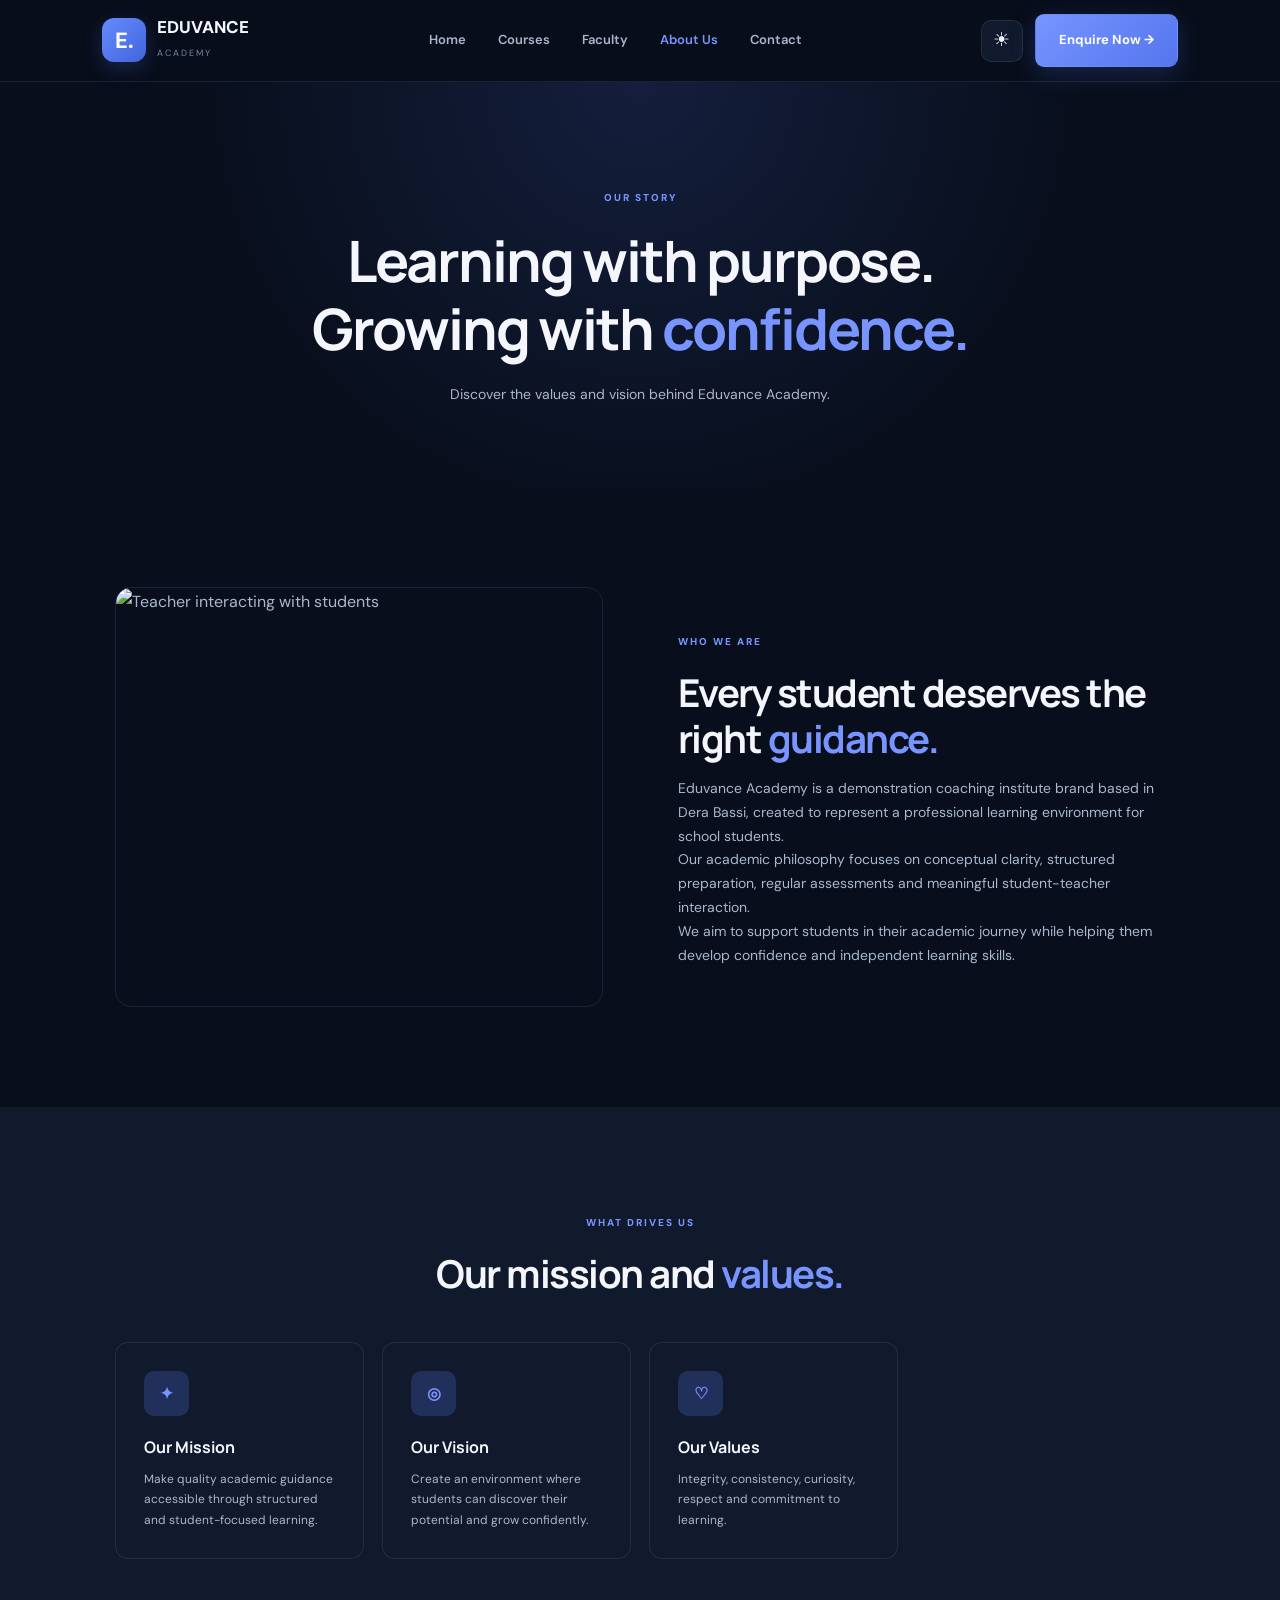
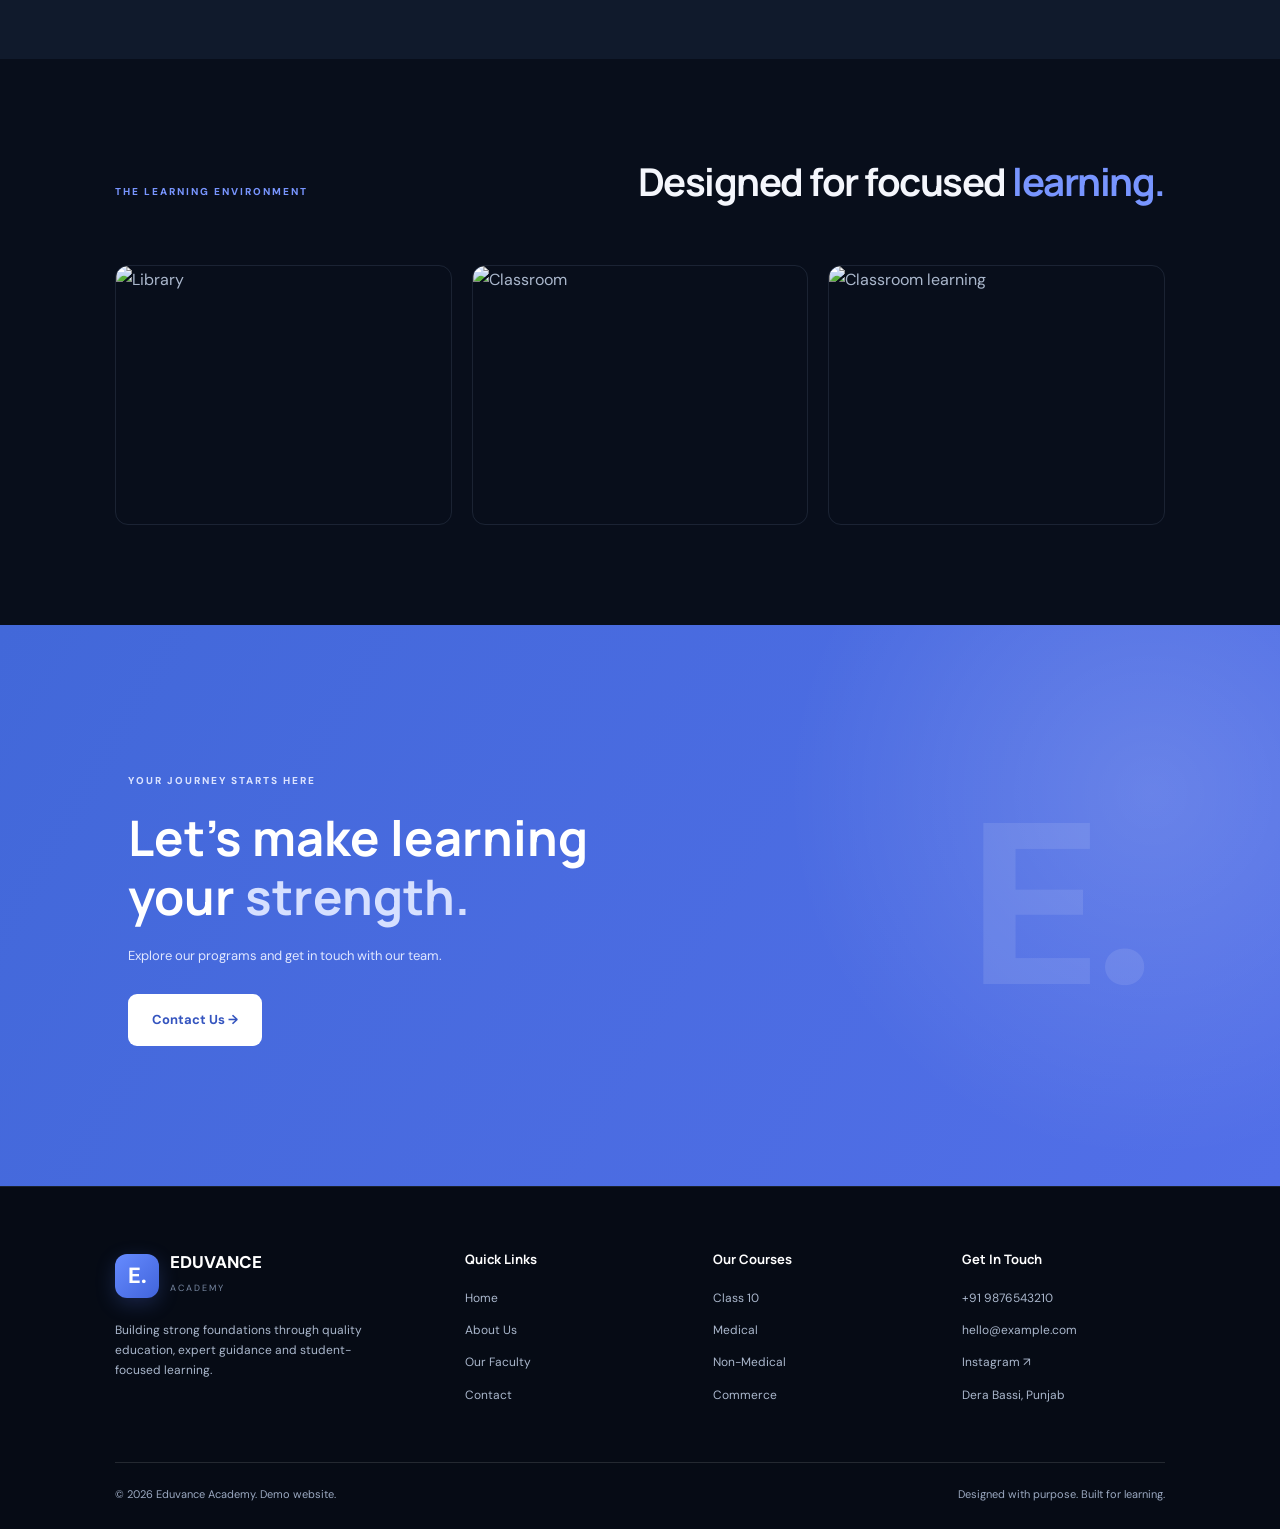
==== about.html @ c2283a60 "Initial commit - Eduvance Academy" ====
<!DOCTYPE html>
<html lang="en">
<head>
    <meta charset="UTF-8">
    <meta name="viewport" content="width=device-width, initial-scale=1.0">
    <title>About Us | Eduvance Academy</title>
    <link href="https://fonts.googleapis.com/css2?family=DM+Sans:wght@400;500;600;700;800&family=Manrope:wght@400;500;600;700;800&display=swap" rel="stylesheet">
    <link rel="stylesheet" href="css/style.css">
</head>
<body>

<div id="site-header"></div>

<main>
    <section class="page-hero">
        <span class="eyebrow">OUR STORY</span>
        <h1>Learning with purpose.<br>Growing with <span>confidence.</span></h1>
        <p>Discover the values and vision behind Eduvance Academy.</p>
    </section>

    <section class="section about-intro about-page">
        <div class="section-image">
            <img src="https://images.unsplash.com/photo-1524178232363-1fb2b075b655?w=900"
                 alt="Teacher interacting with students">
        </div>

        <div class="section-content">
            <span class="eyebrow">WHO WE ARE</span>
            <h2>Every student deserves the right <span>guidance.</span></h2>
            <p>
                Eduvance Academy is a demonstration coaching institute
                brand based in Dera Bassi, created to represent a
                professional learning environment for school students.
            </p>
            <p>
                Our academic philosophy focuses on conceptual clarity,
                structured preparation, regular assessments and
                meaningful student-teacher interaction.
            </p>
            <p>
                We aim to support students in their academic journey
                while helping them develop confidence and independent
                learning skills.
            </p>
        </div>
    </section>

    <section class="section values-section">
        <div class="section-heading centered">
            <span class="eyebrow">WHAT DRIVES US</span>
            <h2>Our mission and <span>values.</span></h2>
        </div>

        <div class="why-grid">
            <article class="why-card">
                <div class="why-icon">✦</div>
                <h3>Our Mission</h3>
                <p>Make quality academic guidance accessible through structured and student-focused learning.</p>
            </article>
            <article class="why-card">
                <div class="why-icon">◎</div>
                <h3>Our Vision</h3>
                <p>Create an environment where students can discover their potential and grow confidently.</p>
            </article>
            <article class="why-card">
                <div class="why-icon">♡</div>
                <h3>Our Values</h3>
                <p>Integrity, consistency, curiosity, respect and commitment to learning.</p>
            </article>
        </div>
    </section>

    <section class="section facility-section">
        <div class="section-heading">
            <span class="eyebrow">THE LEARNING ENVIRONMENT</span>
            <h2>Designed for focused <span>learning.</span></h2>
        </div>

        <div class="facility-grid">
            <img src="https://images.unsplash.com/photo-1498243691581-b145c3f54a5a?w=900" alt="Library">
            <img src="https://images.unsplash.com/photo-1580582932707-520aed937b7b?w=900" alt="Classroom">
            <img src="https://images.unsplash.com/photo-1509062522246-3755977927d7?w=900" alt="Classroom learning">
        </div>
    </section>

    <section class="cta-section">
        <div>
            <span class="eyebrow light-eyebrow">YOUR JOURNEY STARTS HERE</span>
            <h2>Let's make learning<br>your <span>strength.</span></h2>
            <p>Explore our programs and get in touch with our team.</p>
            <a href="contact.html" class="btn btn-white">Contact Us →</a>
        </div>
        <div class="cta-decoration">E.</div>
    </section>
</main>

<div id="site-footer"></div>

<script src="js/main.js"></script>
</body>
</html>
---- css/style.css ----
/* ============================================
   EDUVANCE ACADEMY
   PREMIUM DARK DESIGN SYSTEM
============================================ */

/* 1. THEME VARIABLES */

:root {
    color-scheme: dark;

    --primary: #7895ff;
    --primary-hover: #94aaff;
    --primary-glow: rgba(91, 126, 255, 0.22);

    --background: #080e1b;
    --surface: #101a2c;
    --surface-2: #16233a;
    --surface-3: #1b2a43;

    --heading: #f4f6fc;
    --text: #aab7cc;
    --muted: #7888a2;

    --border: rgba(163, 184, 224, 0.12);
    --border-hover: rgba(120, 149, 255, 0.5);

    --radius: 15px;
    --shadow: 0 18px 55px rgba(0,0,0,0.3);
}

/* LIGHT THEME */

body.light-theme {
    color-scheme: light;

    --primary: #4268e8;
    --primary-hover: #3154cc;
    --primary-glow: rgba(66,104,232,0.12);

    --background: #f7f9fd;
    --surface: #ffffff;
    --surface-2: #f0f3fa;
    --surface-3: #e7ecf6;

    --heading: #17233c;
    --text: #64718a;
    --muted: #8994a7;

    --border: rgba(28,48,85,0.10);
    --border-hover: rgba(66,104,232,0.4);

    --shadow: 0 15px 40px rgba(29,48,89,0.07);
}

/* 2. GLOBAL RESET */

* {
    margin: 0;
    padding: 0;
    box-sizing: border-box;
}

html {
    scroll-behavior: smooth;
}

body {
    background: var(--background);
    color: var(--text);
    font-family: 'DM Sans', sans-serif;
    line-height: 1.7;
    overflow-x: hidden;
    transition: background .3s, color .3s;
}

h1,h2,h3,h4 {
    font-family: 'Manrope', sans-serif;
    color: var(--heading);
    line-height: 1.2;
}

a {
    text-decoration: none;
    color: inherit;
}

button,input,textarea,select {
    font: inherit;
}

button {
    cursor: pointer;
}

img {
    display: block;
    max-width: 100%;
}

::selection {
    background: var(--primary);
    color: white;
}

/* 3. NAVIGATION */

.site-header {
    min-height: 82px;
    padding: 0 8%;
    display: flex;
    align-items: center;
    justify-content: space-between;

    background: rgba(8,14,27,.88);
    border-bottom: 1px solid var(--border);

    position: sticky;
    top: 0;
    z-index: 1000;

    backdrop-filter: blur(18px);
    -webkit-backdrop-filter: blur(18px);
}

.light-theme .site-header {
    background: rgba(255,255,255,.9);
}

.brand {
    display: flex;
    align-items: center;
    gap: 11px;
}

.brand-icon {
    width: 44px;
    height: 44px;
    display: grid;
    place-items: center;

    background: linear-gradient(135deg,#668bff,#4164db);
    color: white;
    border-radius: 12px;

    font-size: 22px;
    font-weight: 800;
    box-shadow: 0 6px 20px var(--primary-glow);
}

.brand-text strong {
    display: block;
    color: var(--heading);
    font-size: 17px;
    font-weight: 800;
    line-height: 1.2;
}

.brand-text small {
    font-size: 9px;
    letter-spacing: 2px;
    color: var(--muted);
}

.nav-links {
    display: flex;
    align-items: center;
    gap: 32px;
}

.nav-links a {
    color: var(--text);
    font-size: 13px;
    font-weight: 600;
    transition: .25s;
}

.nav-links a:hover,
.nav-links a.active {
    color: var(--primary);
}

.nav-actions {
    display: flex;
    align-items: center;
    gap: 12px;
}

.menu-toggle,
.theme-toggle {
    display: grid;
    place-items: center;
    border: 1px solid var(--border);
    background: var(--surface);
    color: var(--heading);
    border-radius: 10px;
    width: 42px;
    height: 42px;
    font-size: 19px;
    transition: .25s;
}

.theme-toggle:hover,
.menu-toggle:hover {
    border-color: var(--primary);
    color: var(--primary);
}

.menu-toggle {
    display: none;
}

/* 4. BUTTONS */

.btn {
    display: inline-flex;
    justify-content: center;
    align-items: center;
    gap: 12px;

    padding: 14px 23px;
    border-radius: 9px;

    font-size: 13px;
    font-weight: 700;

    border: 1px solid transparent;
    transition: .3s;
}

.btn-primary {
    background: linear-gradient(135deg,#7895ff,#5475ed);
    color: #fff;
    box-shadow: 0 7px 25px var(--primary-glow);
}

.btn-primary:hover {
    transform: translateY(-3px);
    box-shadow: 0 12px 30px var(--primary-glow);
}

.btn-outline {
    border-color: var(--border);
    background: var(--surface);
    color: var(--heading);
}

.btn-outline:hover {
    border-color: var(--primary);
    color: var(--primary);
}

.btn-white {
    background: white;
    color: #3454bf;
}

.btn-white:hover {
    transform: translateY(-3px);
}

/* 5. COMMON TEXT */

.eyebrow {
    display: inline-block;
    color: var(--primary);
    font-size: 10px;
    font-weight: 800;
    letter-spacing: 2px;
    margin-bottom: 20px;
}

.text-link {
    display: inline-block;
    font-size: 13px;
    font-weight: 700;
    color: var(--primary);
    margin-top: 20px;
}

.text-link:hover {
    color: var(--primary-hover);
}

.section {
    padding: 100px 9%;
}

.section-heading {
    display: flex;
    justify-content: space-between;
    align-items: flex-end;
    gap: 25px;
    margin-bottom: 45px;
}

.section-heading h2,
.section-content h2 {
    font-size: clamp(29px,3vw,42px);
    letter-spacing: -1.5px;
    margin-bottom: 15px;
}

.section-heading p,
.section-content > p {
    color: var(--text);
    font-size: 14px;
    max-width: 590px;
}

.section-heading h2 span,
.section-content h2 span,
.page-hero h1 span {
    color: var(--primary);
}

.centered {
    display: block;
    text-align: center;
}

.centered p {
    margin: auto;
}

/* 6. PREMIUM HERO */

.hero {
    min-height: 650px;
    padding: 90px 9%;

    display: grid;
    grid-template-columns: 1fr .95fr;
    align-items: center;
    gap: 65px;

    position: relative;
    overflow: hidden;

    background:
        radial-gradient(ellipse at 85% 25%,
        rgba(79,110,231,.17),transparent 38%),
        radial-gradient(ellipse at 10% 90%,
        rgba(52,93,188,.09),transparent 35%),
        var(--background);
}

.hero-content {
    position: relative;
    z-index: 2;
}

.hero-content .eyebrow {
    padding: 9px 14px;
    border: 1px solid var(--border);
    background: var(--surface);
    border-radius: 30px;
}

.live-dot {
    display: inline-block;
    width: 7px;
    height: 7px;
    background: #30d69a;
    border-radius: 50%;
    margin-right: 7px;
}

.hero h1 {
    font-size: clamp(43px,5vw,70px);
    line-height: 1.12;
    letter-spacing: -3px;
    margin-bottom: 25px;
}

.hero h1 span {
    background: linear-gradient(100deg,#8ca7ff,#b7c6ff);
    -webkit-background-clip: text;
    background-clip: text;
    color: transparent;
}

.hero-description {
    max-width: 490px;
    font-size: 15px;
    line-height: 1.9;
    color: var(--text);
}

.hero-actions {
    display: flex;
    gap: 13px;
    flex-wrap: wrap;
    margin-top: 32px;
}

.hero-trust {
    display: flex;
    align-items: center;
    gap: 15px;
    margin-top: 40px;
}

.hero-trust p {
    font-size: 12px;
}

.avatar-stack {
    display: flex;
}

.avatar-stack span {
    width: 34px;
    height: 34px;
    display: grid;
    place-items: center;
    background: var(--surface-3);
    color: var(--primary);
    border: 2px solid var(--background);
    border-radius: 50%;
    margin-left: -7px;
    font-size: 10px;
    font-weight: 800;
}

.avatar-stack span:first-child {
    margin-left: 0;
}

.hero-image-wrap {
    position: relative;
    width: 100%;
    max-width: 500px;
    justify-self: end;
}

.hero-image {
    width: 100%;
    height: 450px;
    object-fit: cover;
    border-radius: 18px;
    border: 1px solid var(--border);
    box-shadow: var(--shadow);
}

.floating-card {
    position: absolute;
    display: flex;
    align-items: center;
    gap: 12px;

    padding: 15px 19px;
    background: var(--surface);
    border: 1px solid var(--border);
    border-radius: 12px;
    box-shadow: var(--shadow);
    backdrop-filter: blur(15px);
}

.floating-top {
    top: 35px;
    left: -40px;
}

.floating-bottom {
    bottom: 35px;
    right: -35px;
}

.floating-icon {
    background: rgba(255,193,90,.14);
    color: #ffc15a;
    padding: 12px;
    border-radius: 9px;
}

.floating-icon.blue {
    background: var(--primary-glow);
    color: var(--primary);
}

.floating-card strong {
    display: block;
    color: var(--heading);
    font-size: 12px;
}

.floating-card small {
    font-size: 10px;
    color: var(--muted);
}

/* 7. TRUST STRIP */

.trust-strip {
    display: grid;
    grid-template-columns: repeat(4,1fr);
    gap: 20px;
    padding: 30px 9%;

    background: var(--surface);
    border-top: 1px solid var(--border);
    border-bottom: 1px solid var(--border);
}

.trust-strip div {
    display: flex;
    align-items: center;
    gap: 13px;
}

.trust-strip strong {
    color: var(--primary);
    font-size: 21px;
}

.trust-strip span {
    font-size: 12px;
    font-weight: 600;
}

/* 8. ABOUT SECTION */

.about-intro {
    display: grid;
    grid-template-columns: 1fr 1fr;
    align-items: center;
    gap: 75px;
}

.section-image {
    position: relative;
}

.section-image img {
    width: 100%;
    height: 420px;
    object-fit: cover;
    border-radius: 16px;
    border: 1px solid var(--border);
}

.image-caption {
    position: absolute;
    bottom: 20px;
    left: 20px;
    padding: 13px 18px;
    background: var(--surface);
    border: 1px solid var(--border);
    border-radius: 8px;
    color: var(--heading);
    font-size: 12px;
    font-weight: 700;
}

.feature-list {
    display: grid;
    gap: 14px;
    margin-top: 25px;
}

.feature-list div {
    color: var(--heading);
    font-size: 13px;
    font-weight: 600;
}

.feature-list span {
    color: #30d69a;
    margin-right: 10px;
}

/* 9. COURSES */

.courses-section,
.faculty-preview,
.values-section {
    background: var(--surface);
}

.course-grid {
    display: grid;
    grid-template-columns: repeat(4,1fr);
    gap: 20px;
}

.course-card {
    background: var(--surface-2);
    border: 1px solid var(--border);
    padding: 26px;
    border-radius: var(--radius);
    transition: .3s;
}

.course-card:hover {
    transform: translateY(-7px);
    border-color: var(--border-hover);
    box-shadow: var(--shadow);
}

.course-icon {
    width: 54px;
    height: 54px;
    display: grid;
    place-items: center;
    background: var(--primary-glow);
    border: 1px solid var(--border);
    border-radius: 12px;
    font-size: 24px;
    margin-bottom: 23px;
}

.course-card h3 {
    font-size: 18px;
    margin-bottom: 12px;
}

.course-card p {
    font-size: 12px;
    min-height: 65px;
    color: var(--text);
}

.course-tags {
    display: flex;
    flex-wrap: wrap;
    gap: 7px;
    margin: 18px 0;
}

.course-tags span {
    background: var(--surface-3);
    color: var(--text);
    font-size: 10px;
    padding: 6px 9px;
    border-radius: 5px;
}

.course-card > a {
    color: var(--primary);
    font-size: 12px;
    font-weight: 700;
}

/* 10. WHY CHOOSE US */

.why-grid {
    display: grid;
    grid-template-columns: repeat(4,1fr);
    gap: 18px;
}

.why-card {
    background: var(--surface);
    border: 1px solid var(--border);
    padding: 28px;
    border-radius: 13px;
    transition: .3s;
}

.why-card:hover {
    border-color: var(--border-hover);
    transform: translateY(-5px);
    box-shadow: var(--shadow);
}

.why-icon {
    width: 45px;
    height: 45px;
    display: grid;
    place-items: center;
    background: var(--primary-glow);
    color: var(--primary);
    border-radius: 10px;
    font-weight: 800;
    margin-bottom: 22px;
}

.why-card h3 {
    font-size: 16px;
    margin-bottom: 12px;
}

.why-card p {
    font-size: 12px;
}

/* 11. FACULTY */

.faculty-grid {
    display: grid;
    grid-template-columns: repeat(3,1fr);
    gap: 22px;
}

.faculty-card {
    background: var(--surface-2);
    border: 1px solid var(--border);
    border-radius: 13px;
    overflow: hidden;
    transition: .3s;
}

.faculty-card:hover {
    transform: translateY(-5px);
    border-color: var(--border-hover);
    box-shadow: var(--shadow);
}

.faculty-card img {
    width: 100%;
    height: 240px;
    object-fit: cover;
}

.faculty-info {
    padding: 22px;
}

.faculty-info h3 {
    font-size: 17px;
}

.faculty-info p {
    font-size: 12px;
    margin-top: 6px;
}

.faculty-info .faculty-subject {
    color: var(--primary);
    font-weight: 700;
}

/* 12. CTA */

.cta-section {
    padding: 85px 10%;
    background:
        radial-gradient(circle at 90% 30%,rgba(255,255,255,.15),transparent 30%),
        linear-gradient(120deg,#4268d9,#526fe8);

    display: flex;
    justify-content: space-between;
    align-items: center;
    overflow: hidden;
}

.cta-section h2 {
    color: white;
    font-size: clamp(32px,4vw,49px);
    margin-bottom: 18px;
}

.cta-section h2 span {
    color: #d6e0ff;
}

.cta-section p {
    color: #e0e7ff;
    margin-bottom: 27px;
    font-size: 13px;
}

.light-eyebrow {
    color: #dbe3ff;
}

.cta-decoration {
    font-size: 230px;
    font-weight: 800;
    color: rgba(255,255,255,.1);
}

/* 13. PAGE HEADERS */

.page-hero {
    text-align: center;
    padding: 100px 20px 80px;
    background:
        radial-gradient(circle at 50% 0%,rgba(91,126,255,.15),transparent 60%),
        var(--background);
}

.page-hero h1 {
    font-size: clamp(37px,5vw,57px);
    letter-spacing: -2px;
    margin-bottom: 20px;
}

.page-hero p {
    max-width: 600px;
    margin: auto;
    font-size: 14px;
}

/* 14. FILTERS */

.course-filter {
    display: flex;
    justify-content: center;
    flex-wrap: wrap;
    gap: 10px;
    margin-bottom: 40px;
}

.filter-btn {
    background: var(--surface);
    border: 1px solid var(--border);
    color: var(--text);
    padding: 11px 18px;
    border-radius: 8px;
    font-size: 12px;
    font-weight: 600;
    transition: .3s;
}

.filter-btn.active,
.filter-btn:hover {
    background: var(--primary);
    color: white;
    border-color: var(--primary);
}

.course-grid-page {
    grid-template-columns: repeat(3,1fr);
}

.course-note,
.contact-banner {
    background: var(--surface);
    border: 1px solid var(--border);
    border-radius: 15px;
    padding: 40px;
}

.course-note {
    display: flex;
    justify-content: space-between;
    align-items: center;
    gap: 30px;
}

.course-note h2 {
    font-size: 28px;
    margin: 15px 0;
}

/* 15. FACILITY */

.facility-grid {
    display: grid;
    grid-template-columns: repeat(3,1fr);
    gap: 20px;
}

.facility-grid img {
    width: 100%;
    height: 260px;
    object-fit: cover;
    border-radius: 13px;
    border: 1px solid var(--border);
}

/* 16. CONTACT */

.contact-layout {
    display: grid;
    grid-template-columns: .8fr 1.2fr;
    gap: 75px;
}

.contact-info h2 {
    font-size: 37px;
    margin-bottom: 15px;
}

.contact-info > p {
    font-size: 13px;
    margin-bottom: 30px;
}

.contact-detail {
    display: flex;
    align-items: center;
    gap: 15px;
    margin: 24px 0;
}

.detail-icon {
    flex-shrink: 0;
    width: 43px;
    height: 43px;
    display: grid;
    place-items: center;
    background: var(--primary-glow);
    color: var(--primary);
    border-radius: 10px;
    font-size: 19px;
}

.contact-detail strong {
    color: var(--heading);
    font-size: 13px;
}

.contact-detail p {
    font-size: 12px;
}

.social-links {
    display: flex;
    gap: 20px;
    margin-top: 30px;
}

.social-links a {
    color: var(--primary);
    font-size: 12px;
    font-weight: 700;
}

.enquiry-form {
    background: var(--surface);
    border: 1px solid var(--border);
    border-radius: 15px;
    padding: 35px;
}

.enquiry-form h2 {
    font-size: 25px;
    margin-bottom: 7px;
}

.enquiry-form > p {
    font-size: 12px;
    margin-bottom: 25px;
}

.enquiry-form label {
    display: block;
    color: var(--heading);
    font-size: 12px;
    font-weight: 700;
    margin: 17px 0 7px;
}

.enquiry-form input,
.enquiry-form select,
.enquiry-form textarea {
    width: 100%;
    background: var(--surface-2);
    border: 1px solid var(--border);
    border-radius: 8px;
    padding: 13px;
    color: var(--heading);
    outline: none;
    font-size: 12px;
    transition: .25s;
}

.enquiry-form input:focus,
.enquiry-form select:focus,
.enquiry-form textarea:focus {
    border-color: var(--primary);
    box-shadow: 0 0 0 3px var(--primary-glow);
}

.enquiry-form textarea {
    resize: vertical;
}

.form-submit {
    width: 100%;
    margin-top: 20px;
    border: 0;
}

.form-note {
    display: block;
    text-align: center;
    color: var(--muted);
    font-size: 10px;
    margin-top: 12px;
}

.map-section {
    padding: 30px 9% 80px;
}

.map-section iframe {
    border-radius: 14px;
    filter: grayscale(.2) contrast(.9);
}

/* 17. FOOTER */

.site-footer {
    background: #060b15;
    padding: 65px 9% 25px;
    border-top: 1px solid var(--border);
    color: white;
}

.light-theme .site-footer {
    background: #14203a;
}

.footer-grid {
    display: grid;
    grid-template-columns: 1.5fr 1fr 1fr 1fr;
    gap: 45px;
    padding-bottom: 45px;
}

.footer-brand .brand-text strong {
    color: white;
}

.footer-brand p {
    font-size: 12px;
    color: #aab7cc;
    margin-top: 20px;
    max-width: 260px;
}

.footer-column h4 {
    color: white;
    font-size: 13px;
    margin-bottom: 20px;
}

.footer-column a {
    display: block;
    color: #aab7cc;
    font-size: 12px;
    margin: 12px 0;
}

.footer-column a:hover {
    color: white;
}

.footer-bottom {
    border-top: 1px solid rgba(255,255,255,.12);
    padding-top: 22px;
    display: flex;
    justify-content: space-between;
    gap: 15px;
    font-size: 11px;
    color: #9ba9c1;
}

/* 18. ANIMATIONS */

.reveal {
    opacity: 0;
    transform: translateY(22px);
    transition: opacity .7s ease, transform .7s ease;
}

.reveal.visible {
    opacity: 1;
    transform: translateY(0);
}

/* 19. RESPONSIVE */

@media(max-width:1050px) {
    .hero {
        padding: 75px 6%;
        gap: 35px;
    }

    .section {
        padding: 75px 6%;
    }

    .course-grid {
        grid-template-columns: repeat(2,1fr);
    }

    .why-grid {
        grid-template-columns: repeat(2,1fr);
    }
}

@media(max-width:750px) {
    .site-header {
        padding: 0 5%;
    }

    .menu-toggle {
        display: grid;
    }

    .nav-actions > .btn {
        display: none;
    }

    .nav-links {
        display: none;
        position: absolute;
        top: 82px;
        left: 0;
        width: 100%;
        padding: 22px 6%;
        background: var(--surface);
        border-bottom: 1px solid var(--border);
        flex-direction: column;
        align-items: flex-start;
        gap: 20px;
    }

    .nav-links.open {
        display: flex;
    }

    .hero {
        grid-template-columns: 1fr;
        padding: 65px 7%;
        text-align: center;
    }

    .hero h1 {
        font-size: 47px;
    }

    .hero-description {
        margin: auto;
    }

    .hero-actions,
    .hero-trust {
        justify-content: center;
    }

    .hero-image-wrap {
        justify-self: center;
        max-width: 430px;
    }

    .hero-image {
        height: 330px;
    }

    .floating-top {
        left: -5px;
    }

    .floating-bottom {
        right: -5px;
    }

    .trust-strip {
        grid-template-columns: repeat(2,1fr);
        padding: 30px 6%;
    }

    .about-intro,
    .contact-layout {
        grid-template-columns: 1fr;
        gap: 40px;
    }

    .section-image img {
        height: 330px;
    }

    .faculty-grid,
    .course-grid-page {
        grid-template-columns: repeat(2,1fr);
    }

    .footer-grid {
        grid-template-columns: repeat(2,1fr);
    }

    .course-note {
        flex-direction: column;
        align-items: flex-start;
    }

    .cta-decoration {
        display: none;
    }
}

@media(max-width:480px) {
    .hero h1 {
        font-size: 39px;
    }

    .hero-image {
        height: 270px;
    }

    .section {
        padding: 65px 6%;
    }

    .section-heading {
        display: block;
    }

    .course-grid,
    .course-grid-page,
    .faculty-grid,
    .why-grid,
    .facility-grid {
        grid-template-columns: 1fr;
    }

    .trust-strip {
        grid-template-columns: 1fr;
    }

    .page-hero {
        padding: 70px 7%;
    }

    .page-hero h1 {
        font-size: 36px;
    }

    .enquiry-form {
        padding: 22px;
    }

    .cta-section {
        padding: 60px 7%;
    }

    .footer-grid {
        grid-template-columns: 1fr 1fr;
        gap: 30px 20px;
    }

    .footer-bottom {
        flex-direction: column;
    }

    .facility-grid img {
        height: 220px;
    }
}

@media(prefers-reduced-motion:reduce) {
    html {
        scroll-behavior: auto;
    }

    *,*::before,*::after {
        transition-duration: .01ms !important;
        animation-duration: .01ms !important;
    }

    .reveal {
        opacity: 1;
        transform: none;
    }
}
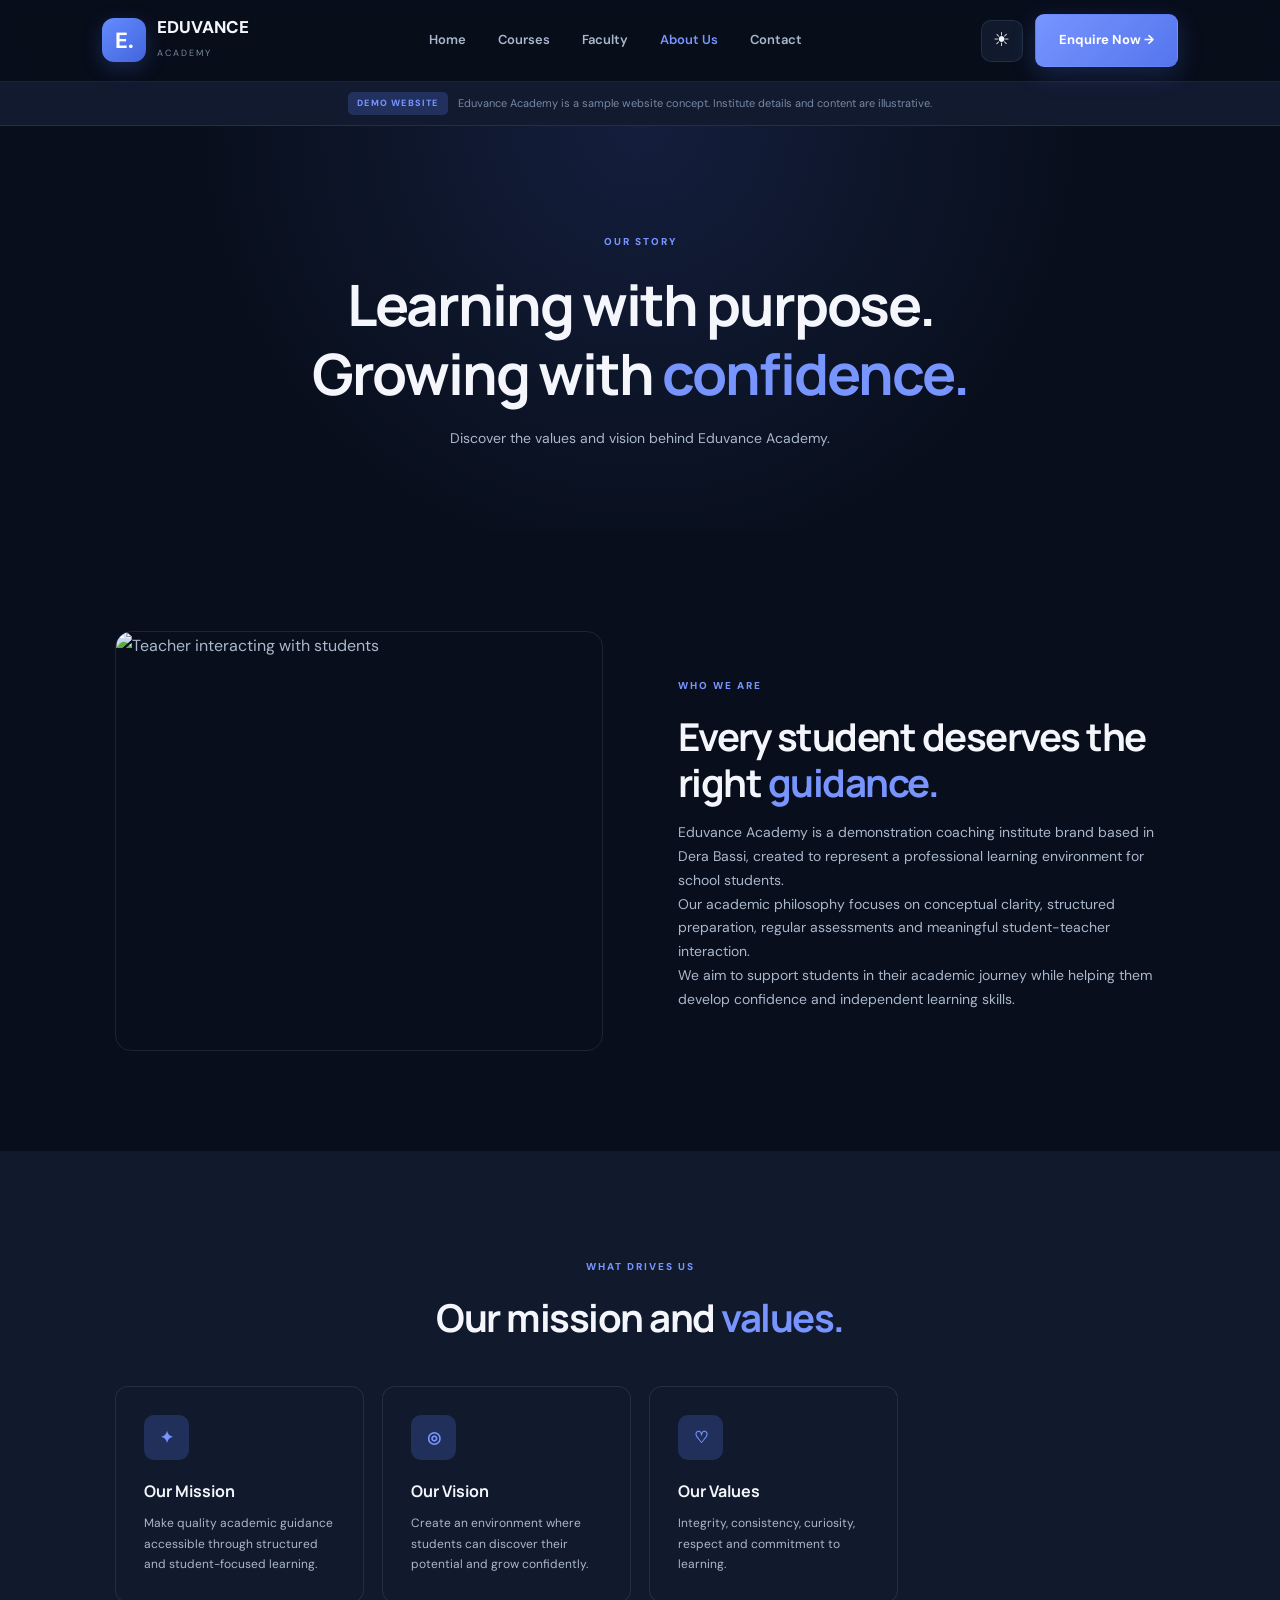
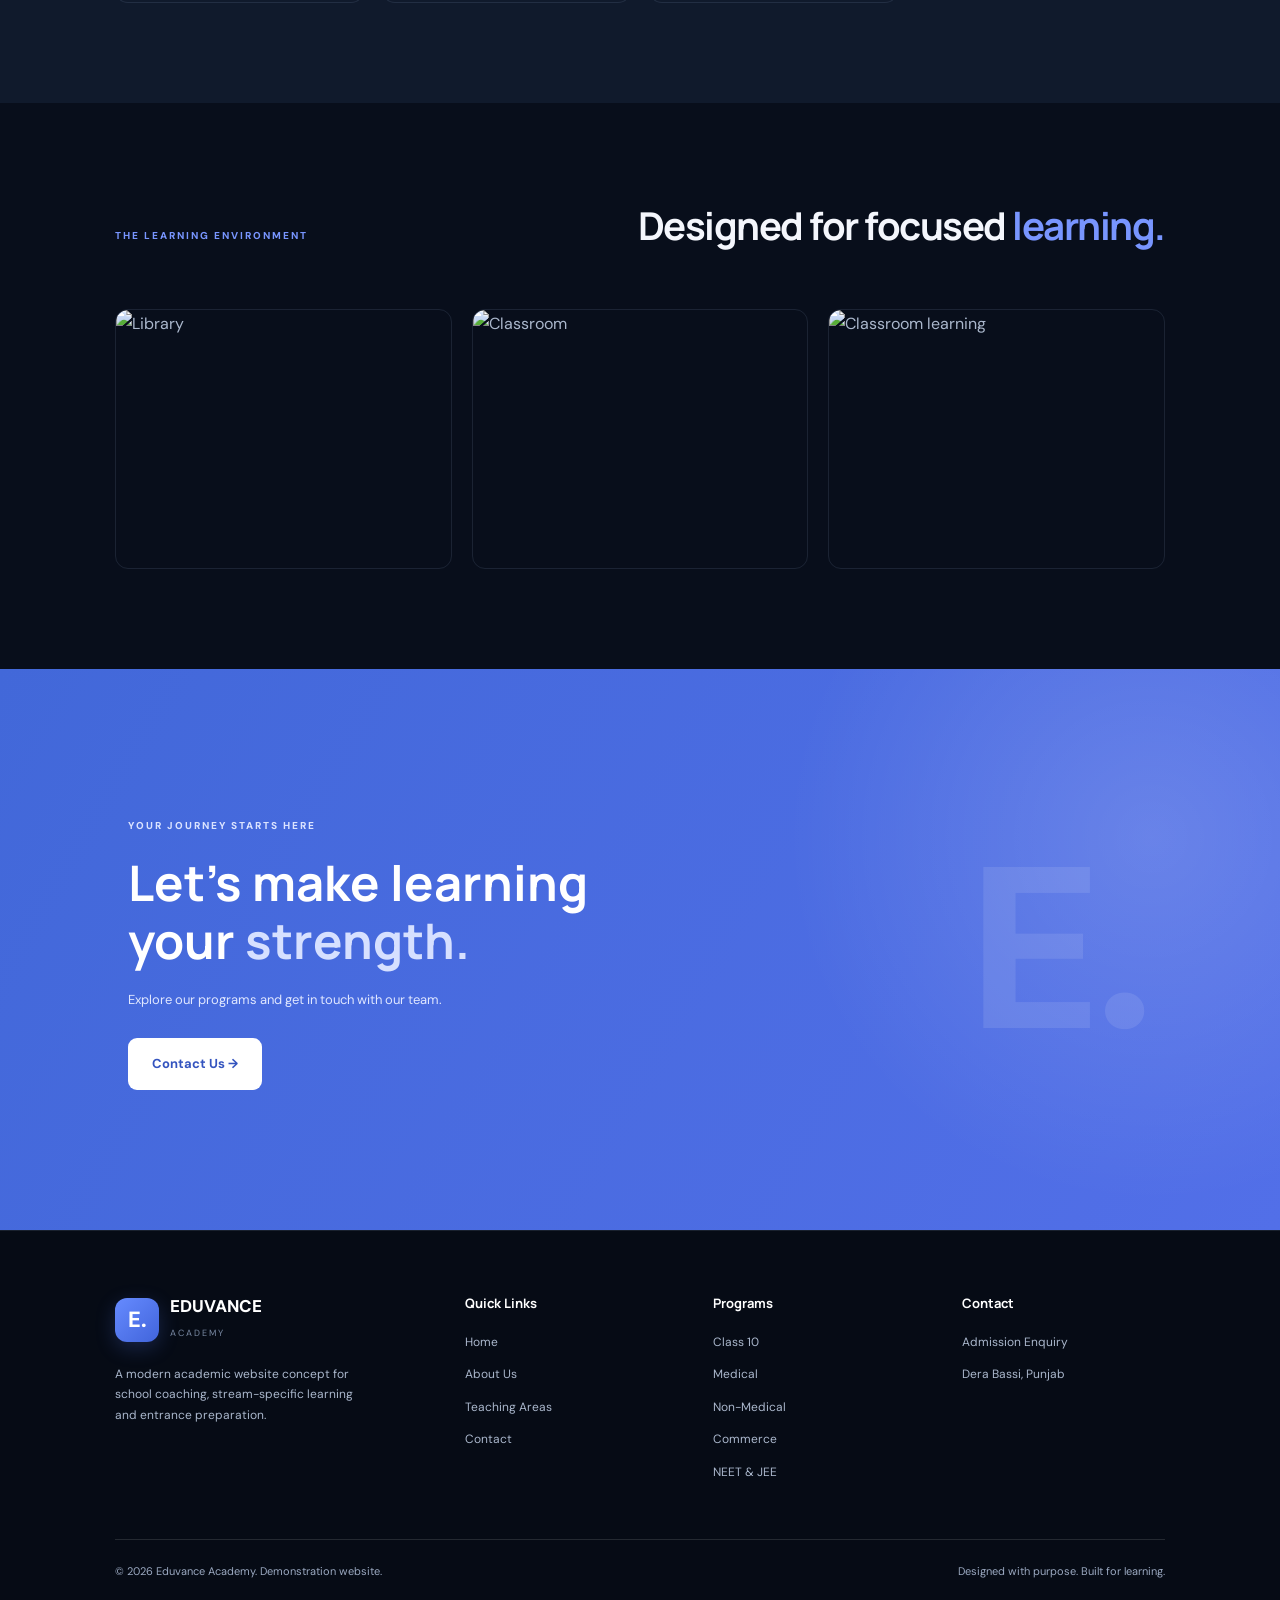
==== commit 2d41ea10: "Upgrade Eduvance Academy demo website" ====
--- a/about.html
+++ b/about.html
@@ -3,6 +3,12 @@
 <html lang="en">
 <head>
     <meta charset="UTF-8">
+
+<meta name="description"
+      content="Learn about Eduvance Academy's academic philosophy, learning approach, mission and values.">
+
+<link rel="icon" type="image/svg+xml" href="favicon.svg">
+
     <meta name="viewport" content="width=device-width, initial-scale=1.0">
     <title>About Us | Eduvance Academy</title>
     <link href="https://fonts.googleapis.com/css2?family=DM+Sans:wght@400;500;600;700;800&family=Manrope:wght@400;500;600;700;800&display=swap" rel="stylesheet">
--- a/css/style.css
+++ b/css/style.css
@@ -1259,3 +1259,779 @@
         transform: none;
     }
 }
+
+/* =====================================================
+   EDUVANCE ACADEMY - WEBSITE UPGRADE
+   Add this section at the END of style.css
+===================================================== */
+
+
+/* DEMO NOTICE */
+
+.demo-banner {
+    display: flex;
+    justify-content: center;
+    align-items: center;
+    flex-wrap: wrap;
+    gap: 10px;
+
+    padding: 10px 20px;
+
+    background: rgba(120, 149, 255, 0.09);
+
+    border-bottom: 1px solid var(--border);
+
+    text-align: center;
+}
+
+.demo-banner span {
+    padding: 4px 9px;
+
+    border-radius: 5px;
+
+    background: var(--primary-glow);
+
+    color: var(--primary);
+
+    font-size: 9px;
+
+    font-weight: 800;
+
+    letter-spacing: 1.2px;
+}
+
+.demo-banner p {
+    color: var(--muted);
+
+    font-size: 11px;
+}
+
+
+/* HERO PROGRAM LABEL */
+
+.hero-programs {
+    display: inline-block;
+
+    margin-bottom: 18px;
+
+    padding: 9px 13px;
+
+    background: var(--surface-2);
+
+    border: 1px solid var(--border);
+
+    border-radius: 7px;
+
+    color: var(--primary);
+
+    font-size: 10px;
+
+    font-weight: 800;
+
+    letter-spacing: 1.2px;
+}
+
+
+/* IMPROVED HERO IMAGE */
+
+.hero-image {
+    background: var(--surface-2);
+}
+
+.hero-image-wrap {
+    isolation: isolate;
+}
+
+.hero-image-wrap::after {
+    content: "";
+
+    position: absolute;
+
+    inset: -12px;
+
+    z-index: -1;
+
+    border: 1px solid var(--border);
+
+    border-radius: 25px;
+
+    pointer-events: none;
+}
+
+
+/* COURSE DURATION */
+
+.course-duration {
+    display: inline-block;
+
+    margin-bottom: 13px;
+
+    padding: 6px 10px;
+
+    border-radius: 6px;
+
+    background: var(--primary-glow);
+
+    color: var(--primary);
+
+    font-size: 10px;
+
+    font-weight: 700;
+}
+
+
+/* COURSE CARDS */
+
+.course-card {
+    display: flex;
+
+    flex-direction: column;
+
+    min-height: 100%;
+}
+
+.course-card p {
+    min-height: 75px;
+}
+
+.course-card .course-tags {
+    margin-top: auto;
+
+    margin-bottom: 20px;
+}
+
+.course-card > a {
+    display: inline-block;
+
+    margin-top: auto;
+
+    padding-top: 13px;
+
+    border-top: 1px solid var(--border);
+}
+
+
+/* FILTER BUTTONS */
+
+.course-filter {
+    row-gap: 12px;
+}
+
+.filter-btn {
+    min-height: 43px;
+
+    cursor: pointer;
+}
+
+.filter-btn:focus-visible {
+    outline: 2px solid var(--primary);
+
+    outline-offset: 4px;
+}
+
+
+/* TEACHING AREA CARDS */
+
+.teaching-card {
+    display: flex;
+
+    flex-direction: column;
+
+    min-height: 100%;
+}
+
+.teaching-icon {
+    display: grid;
+
+    place-items: center;
+
+    width: 65px;
+
+    height: 65px;
+
+    margin: 25px 22px 0;
+
+    border-radius: 15px;
+
+    background: var(--primary-glow);
+
+    border: 1px solid var(--border);
+
+    font-size: 30px;
+}
+
+.teaching-card .faculty-info {
+    flex: 1;
+}
+
+.sample-label {
+    display: inline-block;
+
+    margin-bottom: 10px;
+
+    color: var(--primary);
+
+    font-size: 9px;
+
+    font-weight: 800;
+
+    letter-spacing: 1.2px;
+}
+
+.teaching-card .faculty-info p {
+    line-height: 1.8;
+}
+
+.teaching-card .course-tags {
+    margin-top: 18px;
+}
+
+
+/* FACULTY / DEMO CONTENT NOTE */
+
+.demo-profile-note {
+    max-width: 850px;
+
+    margin: 0 auto 75px;
+
+    padding: 35px;
+
+    border-radius: 15px;
+
+    background: var(--surface);
+
+    border: 1px solid var(--border);
+}
+
+.demo-profile-note h2 {
+    margin: 15px 0;
+
+    color: var(--heading);
+
+    font-size: 25px;
+}
+
+.demo-profile-note p {
+    color: var(--text);
+
+    font-size: 13px;
+
+    line-height: 1.9;
+}
+
+.demo-label {
+    display: inline-block;
+
+    padding: 6px 10px;
+
+    background: var(--primary-glow);
+
+    color: var(--primary);
+
+    border-radius: 5px;
+
+    font-size: 9px;
+
+    font-weight: 800;
+
+    letter-spacing: 1px;
+}
+
+
+/* CONTACT DEMO NOTICE */
+
+.demo-contact-note {
+    margin-top: 25px;
+
+    padding: 15px;
+
+    border: 1px solid var(--border);
+
+    border-radius: 9px;
+
+    background: var(--surface);
+
+    color: var(--muted);
+
+    font-size: 11px;
+
+    line-height: 1.8;
+}
+
+
+/* CONTACT FORM IMPROVEMENTS */
+
+.enquiry-form {
+    align-self: start;
+}
+
+.enquiry-form input,
+.enquiry-form select,
+.enquiry-form textarea {
+    min-height: 47px;
+
+    font-size: 13px;
+}
+
+.enquiry-form textarea {
+    min-height: 120px;
+}
+
+.enquiry-form input::placeholder,
+.enquiry-form textarea::placeholder {
+    color: var(--muted);
+    opacity: .8;
+}
+
+.enquiry-form select {
+    cursor: pointer;
+}
+
+.enquiry-form button {
+    cursor: pointer;
+}
+
+
+/* FORM FOCUS ACCESSIBILITY */
+
+button:focus-visible,
+a:focus-visible,
+input:focus-visible,
+select:focus-visible,
+textarea:focus-visible {
+    outline: 2px solid var(--primary);
+
+    outline-offset: 3px;
+}
+
+
+/* FLOATING WHATSAPP BUTTON */
+
+.floating-whatsapp {
+    position: fixed;
+
+    right: 25px;
+
+    bottom: 25px;
+
+    z-index: 900;
+
+    width: 55px;
+
+    height: 55px;
+
+    display: grid;
+
+    place-items: center;
+
+    border-radius: 50%;
+
+    background: #25D366;
+
+    color: white;
+
+    font-size: 28px;
+
+    box-shadow: 0 8px 25px rgba(0,0,0,.25);
+
+    transition: .25s;
+}
+
+.floating-whatsapp:hover {
+    transform: translateY(-5px) scale(1.04);
+
+    background: #1ebe5d;
+}
+
+
+/* BACK TO TOP */
+
+.back-to-top {
+    position: fixed;
+
+    right: 28px;
+
+    bottom: 95px;
+
+    z-index: 899;
+
+    width: 42px;
+
+    height: 42px;
+
+    display: grid;
+
+    place-items: center;
+
+    border: 1px solid var(--border);
+
+    border-radius: 10px;
+
+    background: var(--surface);
+
+    color: var(--heading);
+
+    font-size: 21px;
+
+    opacity: 0;
+
+    visibility: hidden;
+
+    transform: translateY(10px);
+
+    transition: .25s;
+}
+
+.back-to-top.show {
+    opacity: 1;
+
+    visibility: visible;
+
+    transform: translateY(0);
+}
+
+.back-to-top:hover {
+    border-color: var(--primary);
+
+    color: var(--primary);
+}
+
+
+/* IMPROVED CONTACT MAP */
+
+.map-section iframe {
+    display: block;
+
+    width: 100%;
+
+    max-width: 100%;
+}
+
+
+/* IMPROVED BUTTON INTERACTIONS */
+
+.btn,
+.filter-btn,
+.theme-toggle,
+.menu-toggle {
+    -webkit-tap-highlight-color: transparent;
+}
+
+.btn:active,
+.filter-btn:active {
+    transform: scale(.98);
+}
+
+
+/* BETTER COURSE PAGE SPACING */
+
+.course-grid-page {
+    align-items: stretch;
+
+    row-gap: 25px;
+}
+
+.course-note {
+    margin: 0 9% 80px;
+}
+
+
+/* FOOTER IMPROVEMENTS */
+
+.footer-column a {
+    transition: color .2s, transform .2s;
+}
+
+.footer-column a:hover {
+    transform: translateX(3px);
+}
+
+
+/* TABLET RESPONSIVENESS */
+
+@media (max-width: 1050px) {
+
+    .hero {
+        gap: 45px;
+    }
+
+    .hero h1 {
+        letter-spacing: -2px;
+    }
+
+    .contact-layout {
+        gap: 40px;
+    }
+
+    .footer-grid {
+        gap: 30px;
+    }
+
+}
+
+
+/* MOBILE RESPONSIVENESS */
+
+@media (max-width: 750px) {
+
+    .demo-banner {
+        padding: 10px 15px;
+
+        gap: 7px;
+    }
+
+    .demo-banner p {
+        font-size: 10px;
+    }
+
+    .hero {
+        min-height: auto;
+
+        gap: 55px;
+
+        padding-top: 55px;
+
+        padding-bottom: 75px;
+    }
+
+    .hero-programs {
+        font-size: 9px;
+
+        letter-spacing: .7px;
+    }
+
+    .hero h1 {
+        letter-spacing: -1.8px;
+
+        line-height: 1.15;
+    }
+
+    .hero-description {
+        font-size: 14px;
+    }
+
+    .hero-image-wrap {
+        width: calc(100% - 20px);
+    }
+
+    .floating-card {
+        padding: 11px 13px;
+    }
+
+    .floating-card strong {
+        font-size: 11px;
+    }
+
+    .floating-card small {
+        font-size: 9px;
+    }
+
+    .trust-strip {
+        gap: 22px 15px;
+    }
+
+    .section-heading {
+        margin-bottom: 35px;
+    }
+
+    .demo-profile-note {
+        margin-bottom: 50px;
+
+        padding: 25px;
+    }
+
+    .demo-profile-note h2 {
+        font-size: 21px;
+    }
+
+    .contact-layout {
+        gap: 35px;
+    }
+
+    .enquiry-form {
+        padding: 25px;
+    }
+
+    .course-note {
+        margin: 0 6% 60px;
+
+        padding: 28px;
+    }
+
+    .map-section {
+        padding-left: 6%;
+
+        padding-right: 6%;
+    }
+
+    .map-section iframe {
+        height: 300px;
+    }
+
+}
+
+
+/* SMALL MOBILE SCREENS */
+
+@media (max-width: 480px) {
+
+    .site-header {
+        min-height: 72px;
+    }
+
+    .brand-icon {
+        width: 39px;
+
+        height: 39px;
+
+        font-size: 19px;
+    }
+
+    .brand-text strong {
+        font-size: 15px;
+    }
+
+    .brand-text small {
+        font-size: 8px;
+    }
+
+    .nav-links {
+        top: 72px;
+    }
+
+    .nav-actions {
+        gap: 8px;
+    }
+
+    .theme-toggle,
+    .menu-toggle {
+        width: 39px;
+
+        height: 39px;
+    }
+
+    .hero {
+        padding-top: 45px;
+
+        gap: 45px;
+    }
+
+    .hero h1 {
+        font-size: clamp(34px, 9vw, 40px);
+    }
+
+    .hero-programs {
+        line-height: 1.8;
+    }
+
+    .hero-actions {
+        flex-direction: column;
+
+        align-items: stretch;
+    }
+
+    .hero-actions .btn {
+        width: 100%;
+    }
+
+    .hero-trust {
+        flex-direction: column;
+
+        gap: 10px;
+    }
+
+    .hero-image {
+        height: 260px;
+    }
+
+    .floating-card {
+        max-width: 175px;
+    }
+
+    .floating-top {
+        top: 15px;
+    }
+
+    .floating-bottom {
+        bottom: 15px;
+    }
+
+    .trust-strip {
+        padding: 28px 7%;
+    }
+
+    .section-heading h2,
+    .section-content h2 {
+        font-size: 29px;
+    }
+
+    .course-card {
+        padding: 23px;
+    }
+
+    .teaching-icon {
+        margin: 22px 22px 0;
+    }
+
+    .enquiry-form {
+        padding: 20px;
+    }
+
+    .course-note {
+        margin-left: 5%;
+
+        margin-right: 5%;
+
+        padding: 23px;
+    }
+
+    .course-note h2 {
+        font-size: 23px;
+    }
+
+    .footer-grid {
+        grid-template-columns: 1fr 1fr;
+    }
+
+    .floating-whatsapp {
+        right: 17px;
+
+        bottom: 18px;
+
+        width: 49px;
+
+        height: 49px;
+    }
+
+    .back-to-top {
+        right: 21px;
+
+        bottom: 78px;
+    }
+
+}
+
+
+/* REDUCED MOTION SUPPORT */
+
+@media (prefers-reduced-motion: reduce) {
+
+    html {
+        scroll-behavior: auto;
+    }
+
+    *,
+    *::before,
+    *::after {
+        animation-duration: .01ms !important;
+
+        transition-duration: .01ms !important;
+    }
+
+    .reveal {
+        opacity: 1;
+
+        transform: none;
+    }
+
+}
